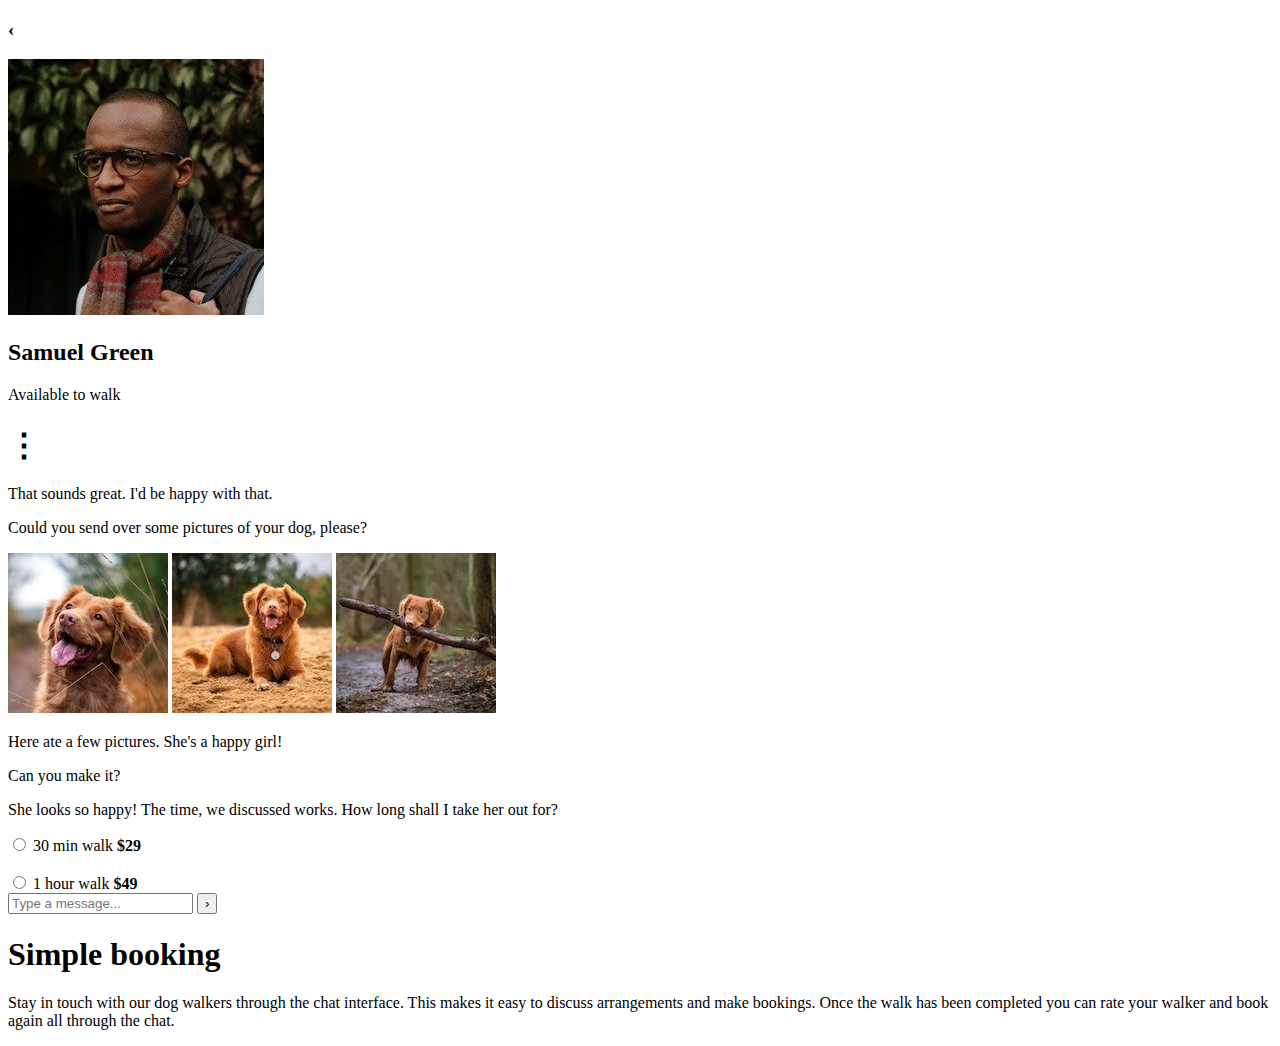
==== index.html @ b08642c0 "Rename chat-app.html to index.html" ====
<!DOCTYPE html>
<html lang="en">
  <head>
    <meta charset="UTF-8">
    <meta name="viewport" content="width=device-width, initial-scale=1.0">

    <link
      rel="icon"
      type="image/png"
      sizes="32x32"
      href="./images/favicon-32x32.png"
    >

    <title>Amalitech Portfolio Project | Justice Inkoom</title>

    <!-- link stylesheet -->
    <link rel="stylesheet" href="chat_styles.css">
  </head>


  <body>
    <div class="project">
        <div class="background-design"></div>
        <div class="platform">
          <div class="phone-outer">
            <div class="phone-inner">
              <div class="phone-top-design"></div>

              <div class="app-header">
                <h3>&#8249;</h3>
                <img src="./images/avatar.jpg" alt="">
                <span>
                  <h2>Samuel Green</h2>
                  <p>Available to walk</p>
                </span>
                <h1>&#8942;</h1>
              </div>

              <div class="chat-1">
                <p class="message-1">
                  That sounds great. I'd be happy with that.
                </p>

                <p class="message-2">
                  Could you send over some
                  pictures of your dog, please?
                </p>
              </div>

              <div class="chat-2">
                <span>
                  <img src="./images/dog-image-1.jpg" alt="">
                  <img src="./images/dog-image-2.jpg" alt="">
                  <img src="./images/dog-image-3.jpg" alt="">
                </span>
                <p class="message-1">
                  Here ate a few pictures. She's a happy girl!
                </p>

                <p class="message-2">
                  Can you make it?
                </p>
              </div>

              <div class="chat-3">
                <p>
                  She looks so happy! The time, we discussed works.
                  How long shall I take her out for?
                </p>
                <!--two radio buttons-->
                <label for="walk-1">
                <input type="radio" id="walk-1" name="walking">
                30 min walk
                <span><strong>$29</strong></span></label><br>
                <br>
                <label for="walk-2">
                <input type="radio" id="walk-2" name="walking">
                1 hour walk
                <span><strong>$49</strong></span></label>
              </div>

              <div class="text-message">
                <!--text field-->
                <input type="text" placeholder="Type a message...">
                <!--send button-->
                <button class="butt-1">&#8250;</button>
              </div>
            </div>
          </div>

          <div class="simple-booking">
            <h1>Simple booking</h1>
            <p>
              Stay in touch with our dog walkers through the chat
              interface. This makes it easy to discuss arrangements and
              make bookings. Once the walk has been completed you can
              rate your walker and book again all through the chat.
            </p>
          </div>
        </div>
      
    </div>
  </body>
</html>
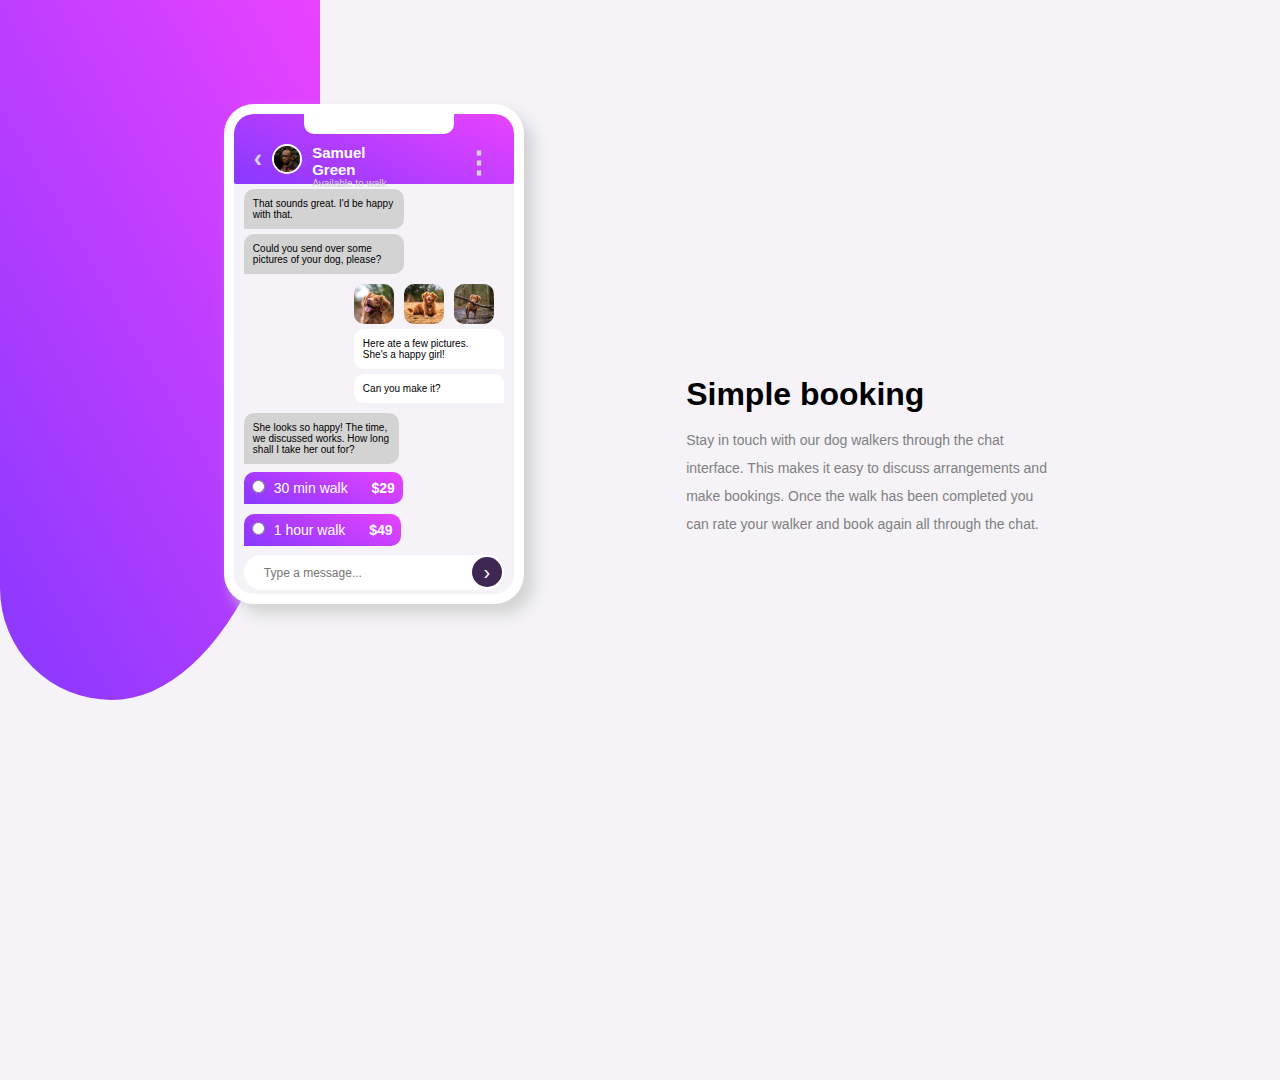
==== commit 14ab3569: "Update index.html" ====
--- a/index.html
+++ b/index.html
@@ -14,7 +14,7 @@
     <title>Amalitech Portfolio Project | Justice Inkoom</title>
 
     <!-- link stylesheet -->
-    <link rel="stylesheet" href="chat_styles.css">
+    <link rel="stylesheet" href="style.css">
   </head>
 
 
--- a/style.css
+++ b/style.css
@@ -0,0 +1,294 @@
+* {
+  margin: 0;
+  padding: 0;
+  box-sizing: border-box;
+  font-family: "Rubik", sans-serif, "(https://fonts.google.com/specimen/Rubik)";
+  
+}
+
+p{
+	font-size:14px;
+	color:#D3D3D3;
+}
+
+.project{
+	max-width:100%;
+	height:120vh;
+	display:block;
+	padding:0 0 8% 0;
+	background:hsl(270, 20%, 96%);
+}
+
+.background-design{
+	width:25%;
+	height:700px;
+	background:linear-gradient(60deg,
+	hsl(264, 100%, 61%),
+	hsl(293, 100%, 63%)
+	);
+	position:absolute;
+	border-radius:0 0 70% 120px;
+}
+
+.platform{
+	max-width:100%;
+	height:100vh;
+    display:grid;
+	grid-template-columns:auto auto;
+	gap:5%;
+	padding:5% 13%;
+	margin:auto;
+	position:relative;
+	z-index:1;
+}
+
+.phone-outer{
+	width:300px;
+	height:500px;
+	border-radius:30px;
+	background:white;
+	margin:auto;
+	margin-top:40px;
+	box-shadow:10px 10px 15px #D3D3D3;
+	padding:10px;
+}
+
+.phone-inner{
+	width:280px;
+	height:480px;
+	border-radius:20px;
+	background:hsl(270, 20%, 96%);
+}
+
+.phone-top-design{
+	background:white;
+	width:150px;
+	height:20px;
+	
+	border:2px solid white;
+	border-radius:0px 0px 10px 10px;
+	position:absolute;
+	z-index:1;
+	margin:0 70px;
+}
+
+/*app header styles*/
+.app-header{
+	width:280px;
+	height:70px;
+	background:linear-gradient(25deg,
+	hsl(264, 100%, 61%),
+	hsl(293, 100%, 63%)
+	);
+	border-radius:20px 20px 2px 2px;
+	display: flex;
+	padding:30px 20px 0 20px;
+}
+
+.app-header img{
+	width:30px;
+	height:30px;
+	border:2px solid white;
+	border-radius:50%;
+	margin:0px 10px 0px 10px;
+}
+
+.app-header span{
+	display:block;
+	margin-top:0px;
+	margin-right:60px;
+}
+
+.app-header p{
+	font-size:10px;
+}
+
+.app-header h2{
+	font-size:15px;
+	color:white;
+}
+
+.app-header h1{
+	color:#D3D3D3;
+	font-size:30px;
+}
+
+.app-header h3{
+	font-size:25px;
+	color:#D3D3D3;
+}
+/*end of app header styles*/
+
+/*chats message*/
+
+.chat-1 p{
+	background:#D3D3D3;
+	width:160px;
+	color:black;
+	margin:5px 10px;
+	font-size:10px;
+	padding:9px;
+	border-radius: 10px 10px 10px 0;
+}
+
+.chat-2{
+	width:160px;
+	float:right;
+	margin:5px 10px;
+}
+
+.chat-2 span{
+	display:flex;
+	padding-right:10px;
+	margin:0 10px 5px 0;
+}
+
+.chat-2 img{
+	width:40px;
+	height:40px;
+	border-radius:10px;
+	margin-left: 10px;
+}
+
+.chat-2 p{
+	background:white;
+	color:black;
+	font-size:10px;
+	padding:9px;
+	margin:5px 10px;
+	width:150px;
+	border-radius: 10px 10px 0 10px;
+}
+
+.chat-3{
+	width:190px;
+	float:left;
+}
+
+.chat-3 p{
+	background:#D3D3D3;
+	color:black;
+	width:155px;
+	font-size:10px;
+	padding:9px;
+	margin:0 10px 15px 10px;
+	border-radius:10px 10px 10px 0;
+}
+
+.chat-3 input{
+	padding:13px 10px 0 0;
+	margin: 0 5px 10px 0;
+	
+
+}
+
+.chat-3 label{
+	font-size:14px;
+	margin:0px 10px 0 10px;
+	padding:8px;
+	background:linear-gradient(25deg,
+	hsl(264, 100%, 61%),
+	hsl(293, 100%, 63%));
+	color:white;
+	border-radius:10px 10px 10px 0;
+}
+
+.chat-3 span{
+	margin-left:20px;
+}
+
+.text-message input{
+	width:260px;
+	border:none;
+	background:#fff;
+	padding-left:20px;
+	height:35px;
+	font-size:12px;
+	border-radius:40px;
+	margin:10px;	
+}
+
+.butt-1{
+	width:30px;
+	height:30px;
+	border-radius:50%;
+	background:hsl(271, 36%, 24%);
+	border:none;
+	color:white;
+	font-size:20px;
+	position:relative;
+	left:85%;
+	bottom:43px;
+	
+}
+/*end of chats message*/
+
+
+.simple-booking{
+	max-width:370px;
+	margin-top:220px;
+	line-height:2;
+	margin:auto;
+}
+
+.simple-booking p{
+	color:grey;
+}
+
+/*laptop screen*/
+@media screen and (max-width:1024px){
+    .project{
+		height:160vh;
+	}
+	
+	.background-design{
+		width:20%;
+		border-radius:0 0 90% 70px;
+	}
+
+	.platform{
+		padding:3% 5%;	
+	}
+}
+
+
+/*tablet screen*/
+@media screen and (max-width:768px){
+	.background-design{
+		border-radius:0 0 90% 0;
+	}
+
+	.platform{
+		padding:3% 5%;
+	}
+}
+
+
+/*tablet and phone screen*/
+@media screen and (max-width:636px){
+	.project{
+		height:200vh;
+	}
+
+	.background-design{
+		width:250px;
+	}
+
+	.platform{
+		display:grid;
+		grid-template-columns:auto;
+		padding: 5% 3%;
+	}
+
+	.simple-booking{
+		padding-top:100px;
+		margin:auto;
+		text-align:center;
+	}
+}
+
+@media screen and (max-width:500px){
+	.background-design{
+		width:50%;
+	}
+}
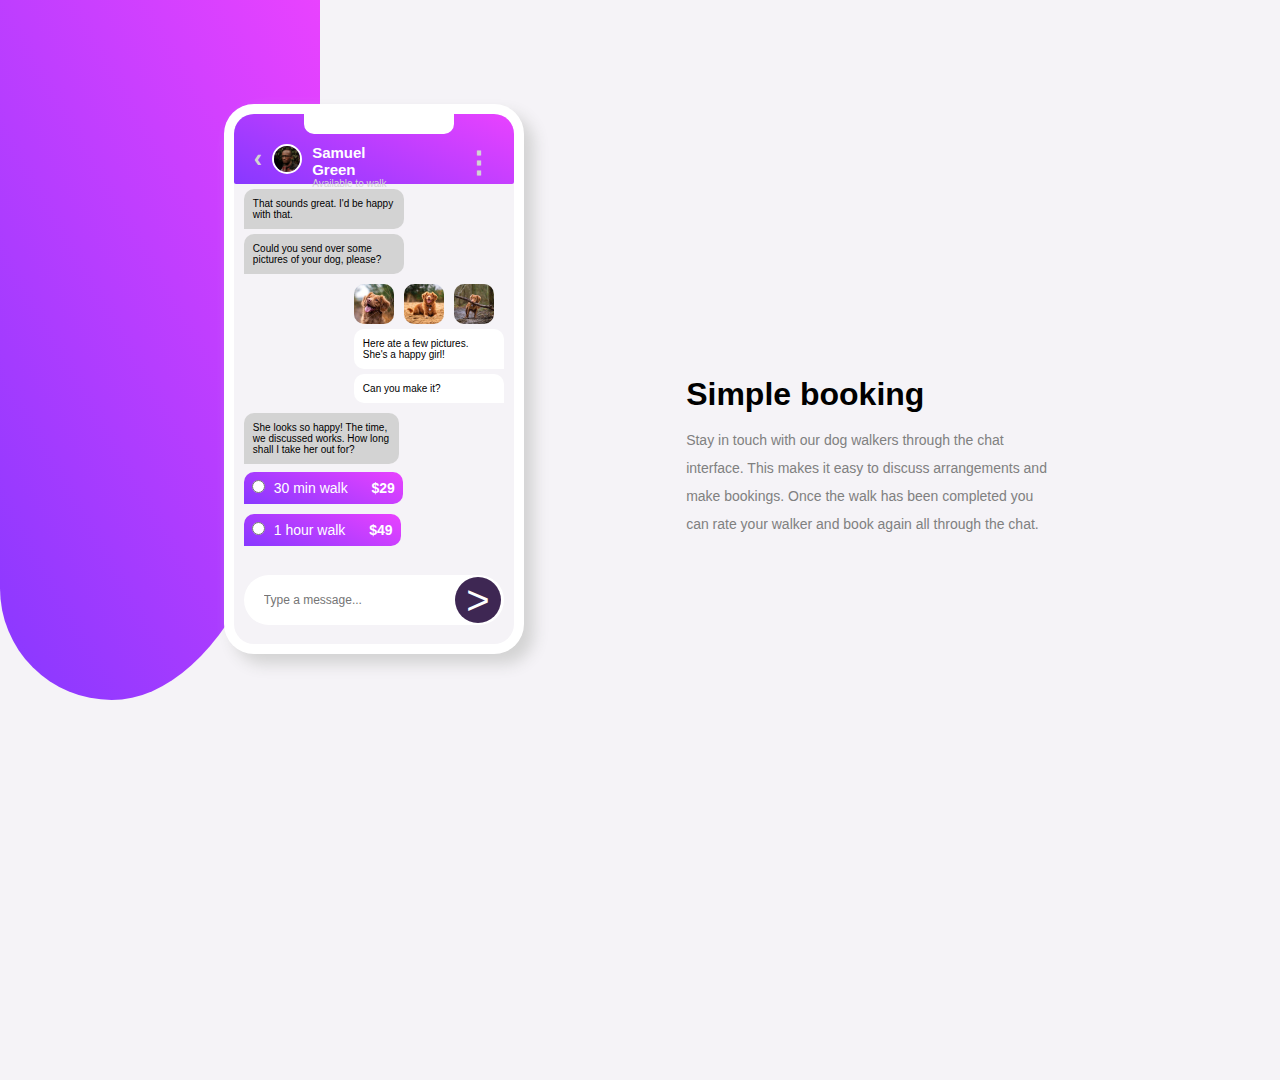
==== commit bcbf5fb1: "Update index.html" ====
--- a/index.html
+++ b/index.html
@@ -83,7 +83,7 @@
                 <!--text field-->
                 <input type="text" placeholder="Type a message...">
                 <!--send button-->
-                <button class="butt-1">&#8250;</button>
+                <button class="butt-1">></button>
               </div>
             </div>
           </div>
--- a/style.css
+++ b/style.css
@@ -44,7 +44,7 @@
 
 .phone-outer{
 	width:300px;
-	height:500px;
+	height:550px;
 	border-radius:30px;
 	background:white;
 	margin:auto;
@@ -55,7 +55,7 @@
 
 .phone-inner{
 	width:280px;
-	height:480px;
+	height:530px;
 	border-radius:20px;
 	background:hsl(270, 20%, 96%);
 }
@@ -202,24 +202,24 @@
 	border:none;
 	background:#fff;
 	padding-left:20px;
-	height:35px;
+	height:50px;
 	font-size:12px;
 	border-radius:40px;
-	margin:10px;	
+	margin:30px 10px 10px 10px;	
 }
 
 .butt-1{
-	width:30px;
-	height:30px;
+	width:46px;
+	height:46px;
 	border-radius:50%;
 	background:hsl(271, 36%, 24%);
 	border:none;
 	color:white;
-	font-size:20px;
+	font-size:40px;
 	position:relative;
-	left:85%;
-	bottom:43px;
-	
+	left:79%;
+	bottom:58px;
+	text-align:center;
 }
 /*end of chats message*/
 
